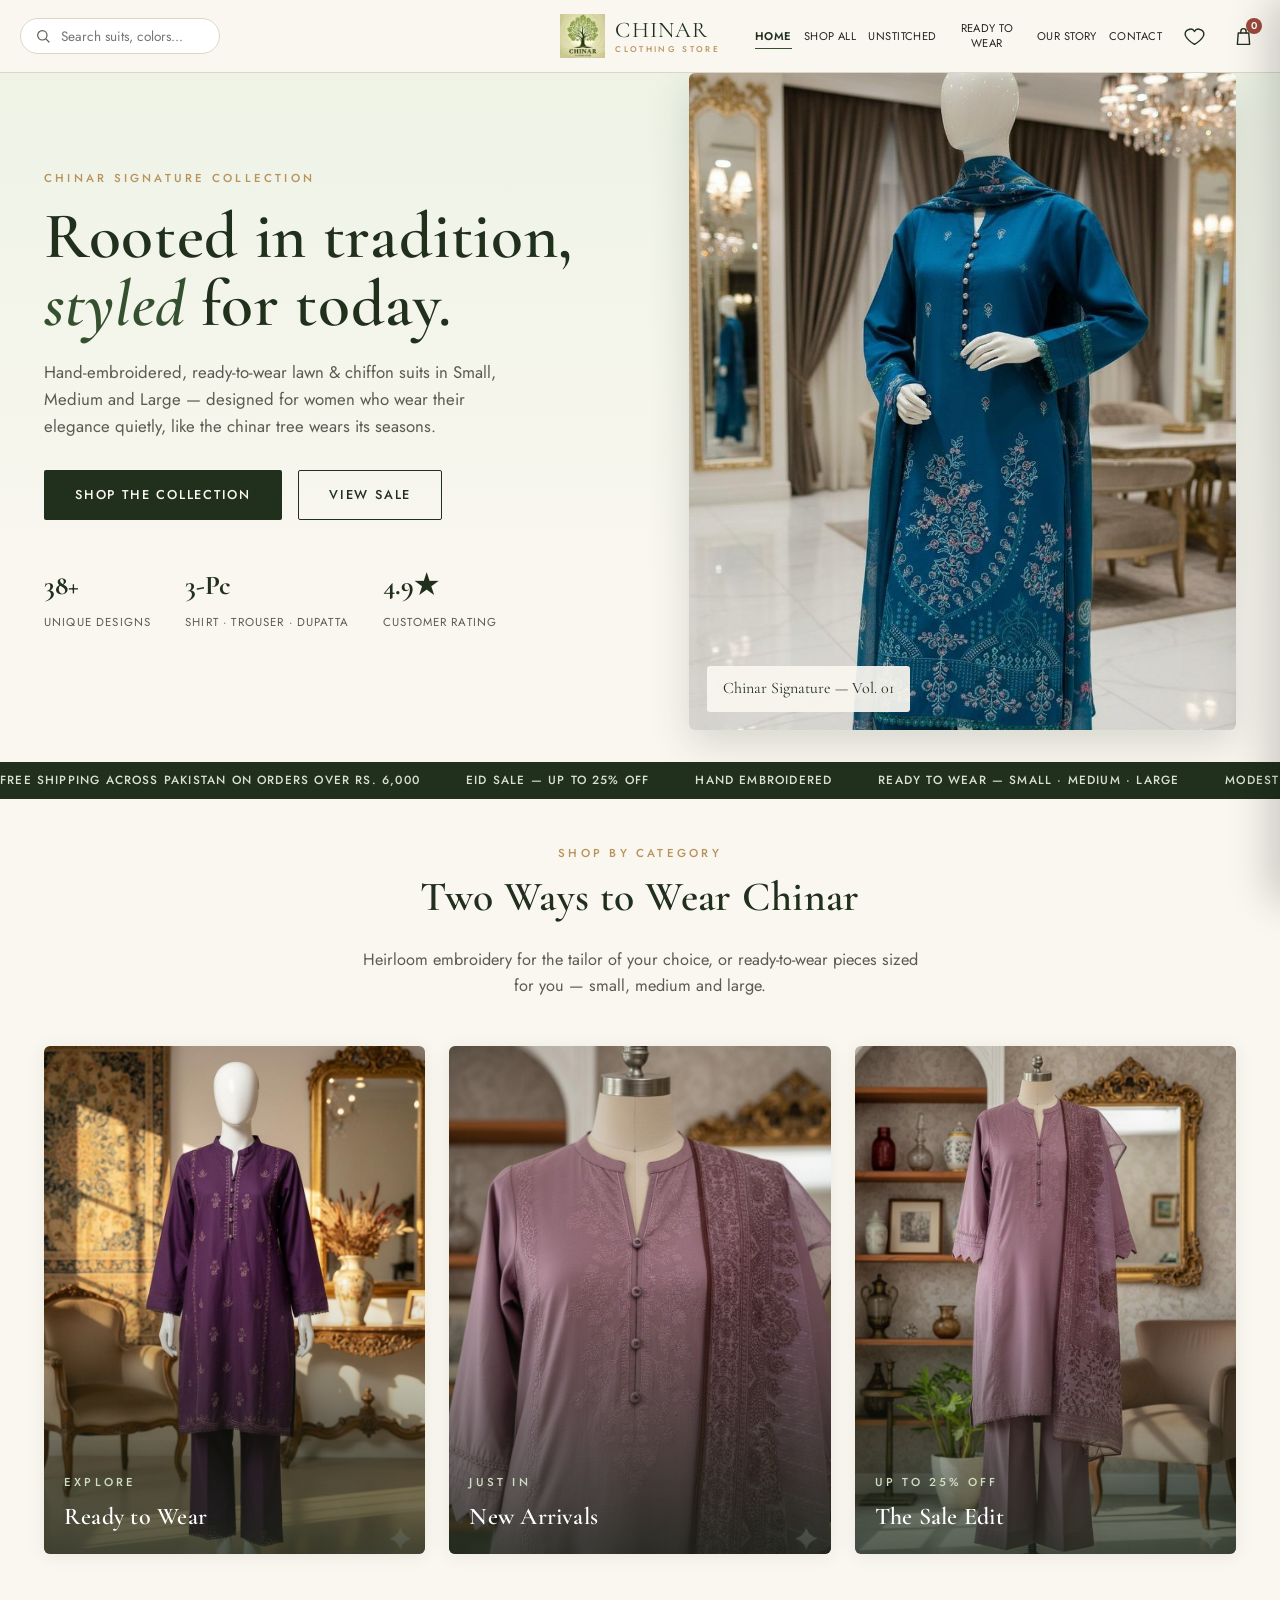
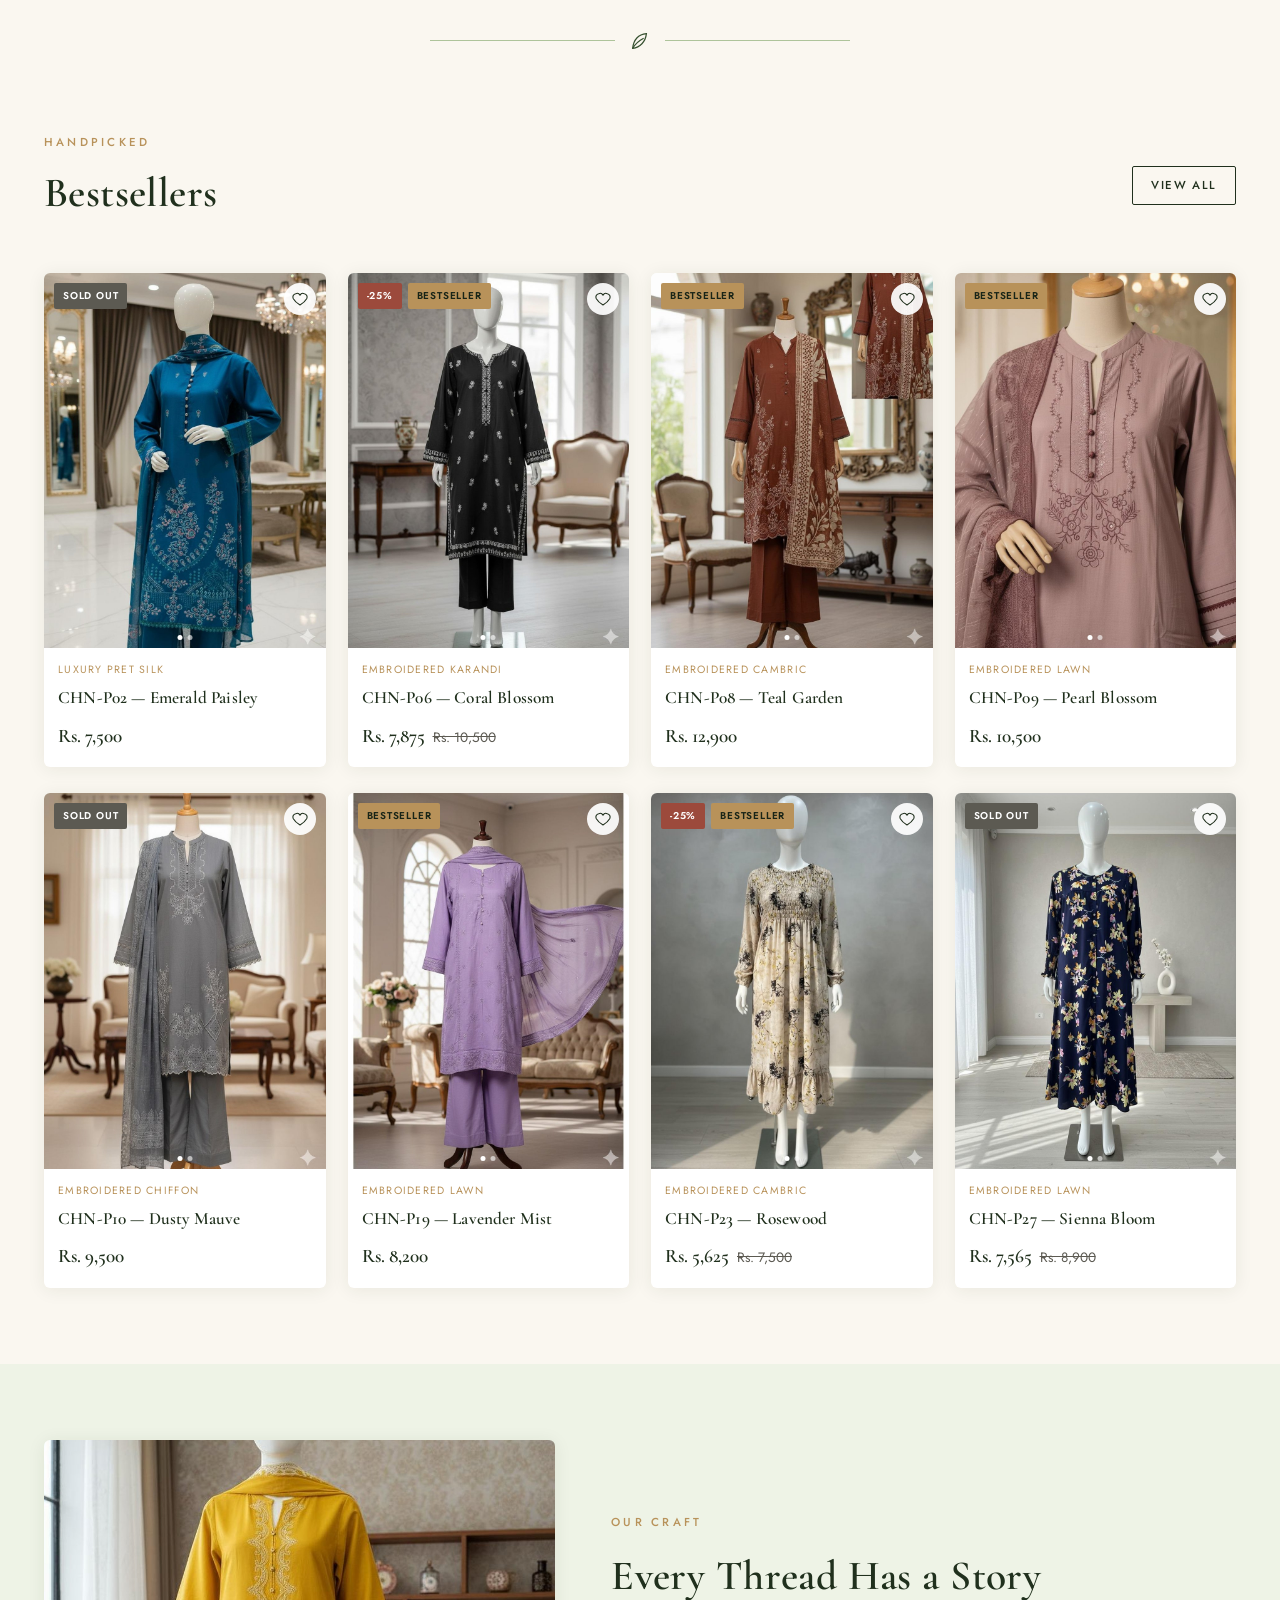
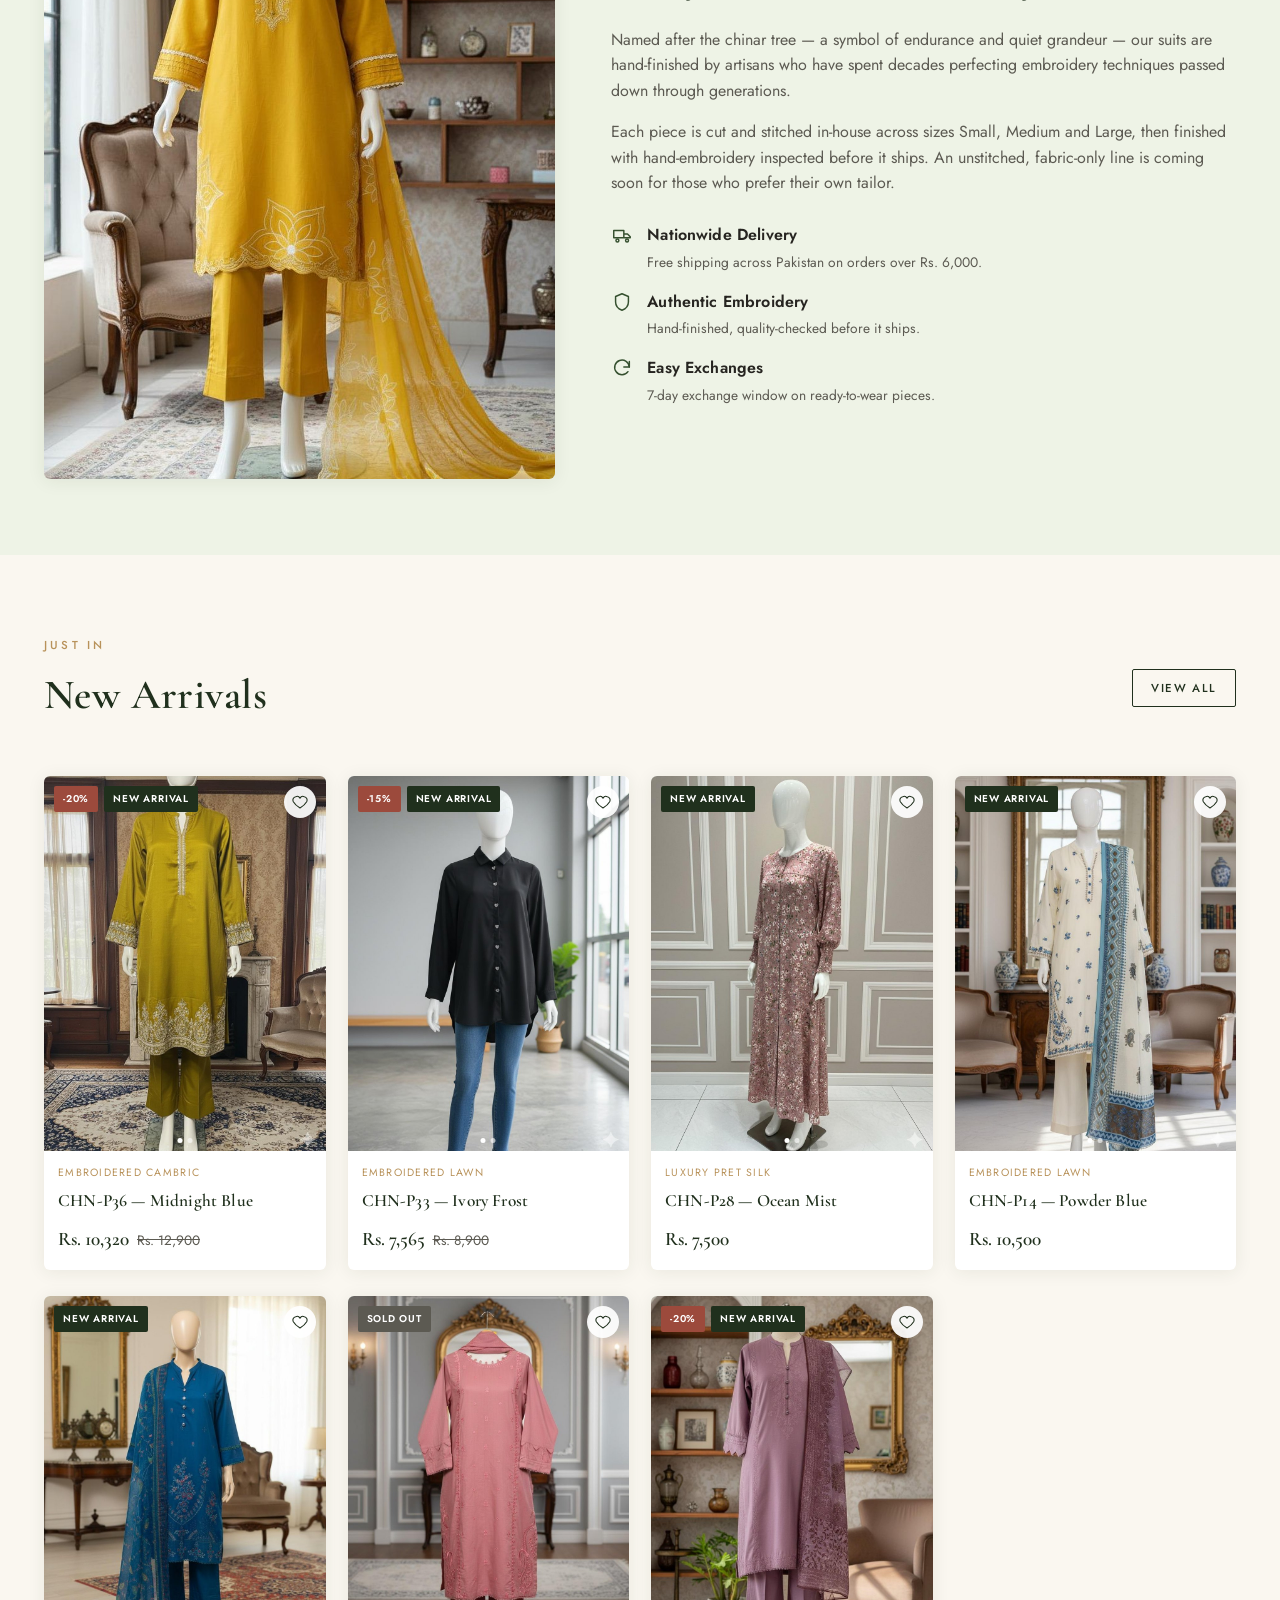
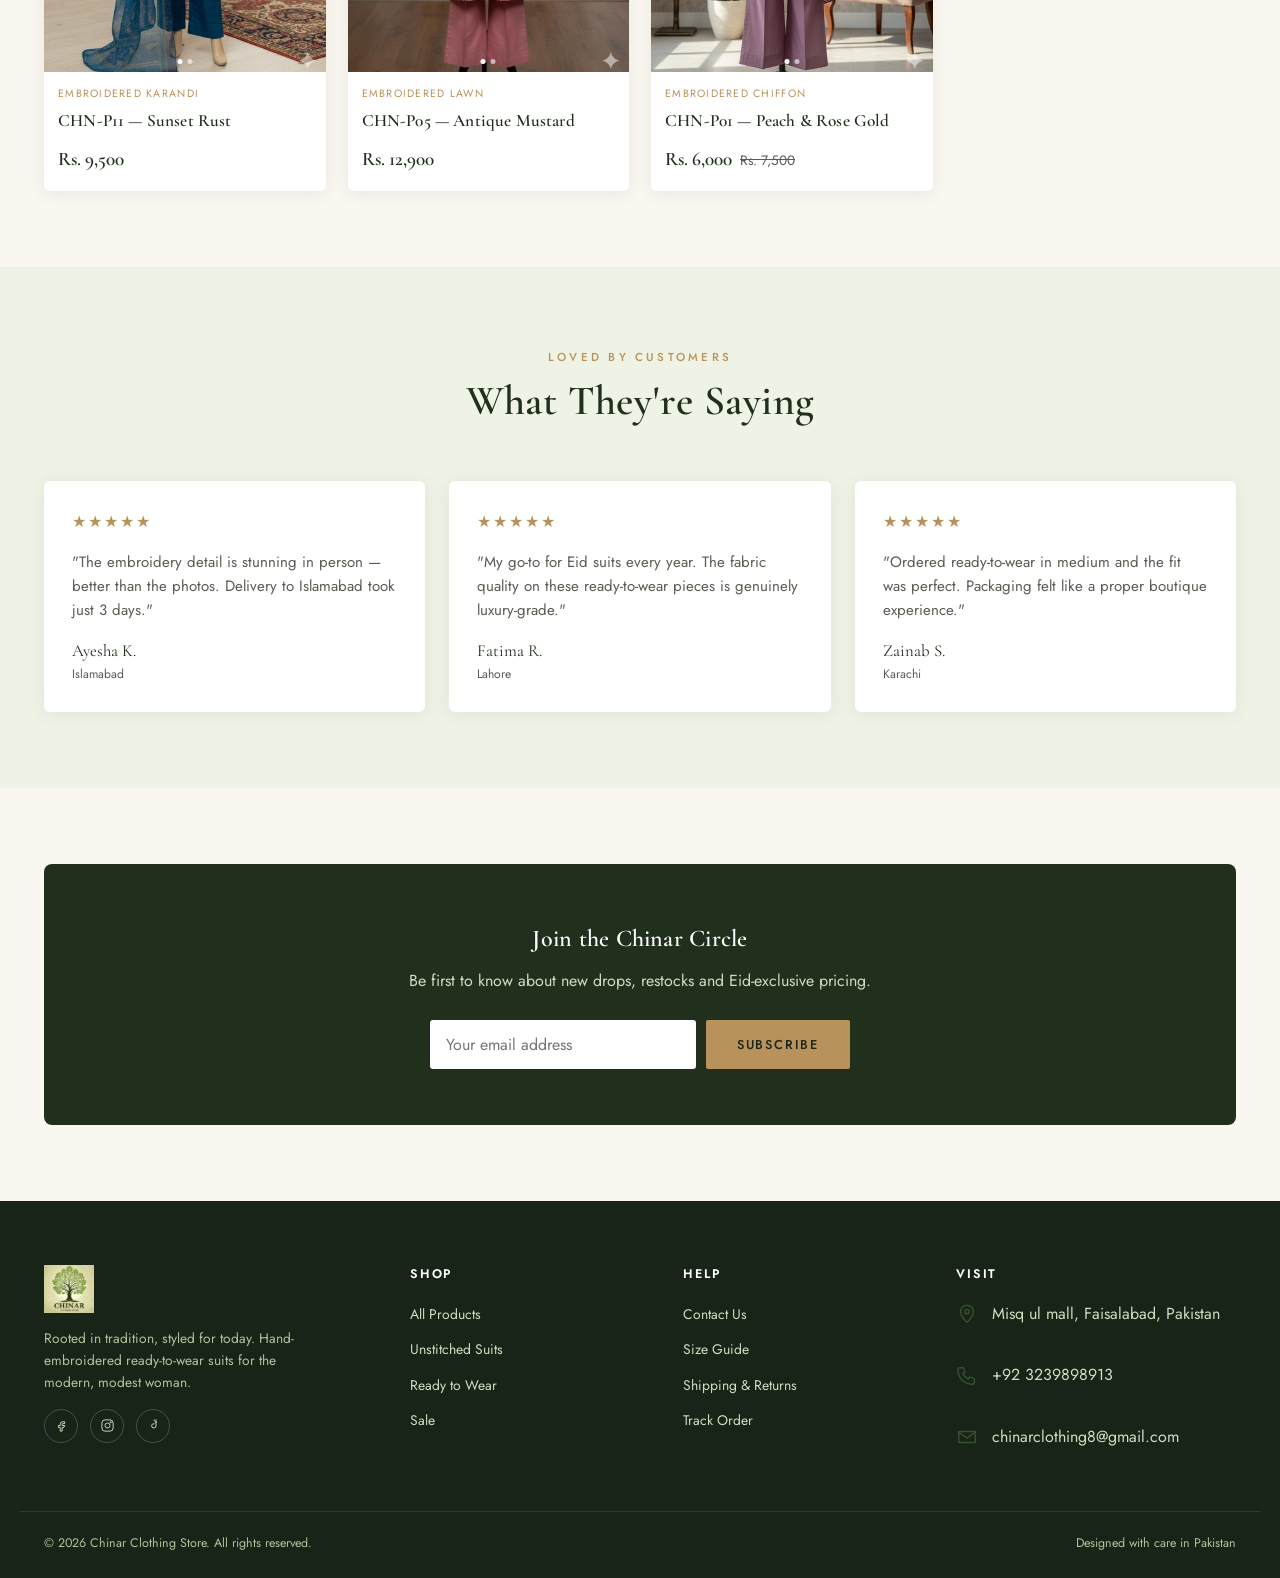
==== index.html @ 91ecc18a "Initial commit" ====
<!DOCTYPE html>
<html lang="en">
<head>
<meta charset="UTF-8" />
<meta name="viewport" content="width=device-width, initial-scale=1.0" />
<title>Chinar Clothing Store — Hand-Embroidered Ready-to-Wear Suits</title>
<meta name="description" content="Chinar Clothing Store — luxury hand-embroidered ready-to-wear suits for the modern, modest woman. Rooted in tradition, styled for today." />
<link rel="icon" href="assets/images/logo/chinar-logo-square.png" />
<link rel="preconnect" href="https://fonts.googleapis.com">
<link href="https://fonts.googleapis.com/css2?family=Cormorant+Garamond:ital,wght@0,500;0,600;0,700;1,500&family=Jost:wght@300;400;500;600&display=swap" rel="stylesheet">
<link rel="stylesheet" href="assets/css/style.css" />
</head>
<body>


<header class="site-header" id="site-header" data-active="home"></header>

<main>
  <!-- HERO -->
  <section class="hero">
    <div class="container hero-grid">
      <div class="hero-copy">
        <span class="eyebrow">Chinar Signature Collection</span>
        <h1>Rooted in tradition,<br><em>styled</em> for today.</h1>
        <p>Hand-embroidered, ready-to-wear lawn &amp; chiffon suits in Small, Medium and Large — designed for women who wear their elegance quietly, like the chinar tree wears its seasons.</p>
        <div class="hero-cta">
          <a href="shop.html" class="btn btn-primary">Shop the Collection</a>
          <a href="shop.html?sale=1" class="btn btn-outline">View Sale</a>
        </div>
        <div class="hero-stats">
          <div><strong>38+</strong><span>Unique Designs</span></div>
          <div><strong>3-Pc</strong><span>Shirt · Trouser · Dupatta</span></div>
          <div><strong>4.9★</strong><span>Customer Rating</span></div>
        </div>
      </div>
      <div class="hero-visual">
        <div class="track" id="heroTrack"></div>
        <div class="frame-tag">Chinar Signature — Vol. 01</div>
      </div>
    </div>
  </section>
   <div id="top-marquee"></div>
  <!-- CATEGORIES -->
  <section class="section" style="padding-top:40px;">
  
    <div class="container">
      <div class="section-head">
        <span class="eyebrow">Shop by Category</span>
        <h2 class="section-title">Two Ways to Wear Chinar</h2>
        <p class="lede center" style="margin-left:auto;margin-right:auto;">Heirloom embroidery for the tailor of your choice, or ready-to-wear pieces sized for you — small, medium and large.</p>
      </div>
      <div class="cat-grid">
        <a class="cat-card" href="shop.html?category=ready-to-wear">
          <img id="catImgRTW" src="" alt="Ready to wear suits" />
          <div class="cat-card-label"><span class="eyebrow">Explore</span><h3>Ready to Wear</h3></div>
        </a>
        <a class="cat-card" href="shop.html?filter=new">
          <img id="catImgNew" src="" alt="New arrivals" />
          <div class="cat-card-label"><span class="eyebrow">Just In</span><h3>New Arrivals</h3></div>
        </a>
        <a class="cat-card" href="shop.html?sale=1">
          <img id="catImgSale" src="" alt="Sale pieces" />
          <div class="cat-card-label"><span class="eyebrow">Up to 25% Off</span><h3>The Sale Edit</h3></div>
        </a>
      </div>
    </div>
  </section>

  <!-- LEAF DIVIDER -->
  <div class="leaf-divider"><span class="line"></span>${ICONS_PLACEHOLDER_LEAF}<span class="line"></span></div>

  <!-- BESTSELLERS -->
  <section class="section">
    <div class="container">
      <div class="toolbar">
        <div>
          <span class="eyebrow">Handpicked</span>
          <h2 class="section-title" style="margin-top:6px;">Bestsellers</h2>
        </div>
        <a href="shop.html" class="btn btn-outline btn-sm">View All</a>
      </div>
      <div class="product-grid" id="bestsellerGrid"></div>
    </div>
  </section>

  <!-- STORY -->
  <section class="section section-alt">
    <div class="container story">
      <img id="storyImg" src="" alt="Chinar embroidered fabric detail" />
      <div class="story-copy">
        <span class="eyebrow">Our Craft</span>
        <h2 class="section-title">Every Thread Has a Story</h2>
        <p>Named after the chinar tree — a symbol of endurance and quiet grandeur — our suits are hand-finished by artisans who have spent decades perfecting embroidery techniques passed down through generations.</p>
        <p>Each piece is cut and stitched in-house across sizes Small, Medium and Large, then finished with hand-embroidery inspected before it ships. An unstitched, fabric-only line is coming soon for those who prefer their own tailor.</p>
        <ul class="value-list">
          <li>${ICONS_PLACEHOLDER_TRUCK}<div><h4>Nationwide Delivery</h4><p>Free shipping across Pakistan on orders over Rs. 6,000.</p></div></li>
          <li>${ICONS_PLACEHOLDER_SHIELD}<div><h4>Authentic Embroidery</h4><p>Hand-finished, quality-checked before it ships.</p></div></li>
          <li>${ICONS_PLACEHOLDER_REFRESH}<div><h4>Easy Exchanges</h4><p>7-day exchange window on ready-to-wear pieces.</p></div></li>
        </ul>
      </div>
    </div>
  </section>

  <!-- NEW ARRIVALS -->
  <section class="section">
    <div class="container">
      <div class="toolbar">
        <div>
          <span class="eyebrow">Just In</span>
          <h2 class="section-title" style="margin-top:6px;">New Arrivals</h2>
        </div>
        <a href="shop.html" class="btn btn-outline btn-sm">View All</a>
      </div>
      <div class="product-grid" id="newArrivalGrid"></div>
    </div>
  </section>

  <!-- TESTIMONIALS -->
  <section class="section section-alt">
    <div class="container">
      <div class="section-head">
        <span class="eyebrow">Loved by Customers</span>
        <h2 class="section-title">What They're Saying</h2>
      </div>
      <div class="testi-grid">
        <div class="testi-card">
          <div class="stars">★★★★★</div>
          <p>"The embroidery detail is stunning in person — better than the photos. Delivery to Islamabad took just 3 days."</p>
          <div class="testi-name">Ayesha K.</div><div class="testi-loc">Islamabad</div>
        </div>
        <div class="testi-card">
          <div class="stars">★★★★★</div>
          <p>"My go-to for Eid suits every year. The fabric quality on these ready-to-wear pieces is genuinely luxury-grade."</p>
          <div class="testi-name">Fatima R.</div><div class="testi-loc">Lahore</div>
        </div>
        <div class="testi-card">
          <div class="stars">★★★★★</div>
          <p>"Ordered ready-to-wear in medium and the fit was perfect. Packaging felt like a proper boutique experience."</p>
          <div class="testi-name">Zainab S.</div><div class="testi-loc">Karachi</div>
        </div>
      </div>
    </div>
  </section>

  <!-- NEWSLETTER -->
  <section class="section">
    <div class="container">
      <div class="newsletter">
        <h2>Join the Chinar Circle</h2>
        <p>Be first to know about new drops, restocks and Eid-exclusive pricing.</p>
        <form class="newsletter-form" onsubmit="event.preventDefault(); showToast('Thanks for subscribing!'); this.reset();">
          <input type="email" required placeholder="Your email address" />
          <button class="btn btn-gold" type="submit">Subscribe</button>
        </form>
      </div>
    </div>
  </section>
</main>

<footer class="site-footer" id="site-footer"></footer>
<div id="cart-drawer-mount"></div>

<script src="assets/js/icons.js"></script>
<script src="assets/js/products-data.js"></script>
<script src="assets/js/cart.js"></script>
<script src="assets/js/partials.js"></script>
<script src="assets/js/main.js"></script>
<script>
  document.querySelector('.leaf-divider').innerHTML = document.querySelector('.leaf-divider').innerHTML.replace('${ICONS_PLACEHOLDER_LEAF}', ICONS.leaf);
  document.querySelectorAll('.value-list li').forEach(()=>{});
  document.querySelector('.value-list').innerHTML = document.querySelector('.value-list').innerHTML
    .replace('${ICONS_PLACEHOLDER_TRUCK}', ICONS.truck)
    .replace('${ICONS_PLACEHOLDER_SHIELD}', ICONS.shield)
    .replace('${ICONS_PLACEHOLDER_REFRESH}', ICONS.refresh);

  (async function initHome() {
    const products = await loadProducts();

    // hero slider images
    const heroImgs = [products[1], products[7], products[14], products[22]].filter(Boolean);
    document.getElementById('heroTrack').innerHTML = heroImgs.map(p => `<img src="${p.images[0]}" alt="${p.name}" />`).join('');

    // category tiles
    document.getElementById('catImgRTW').src = products[2]?.images[0] || '';
    document.getElementById('catImgNew').src = (products.find(p => p.badge === 'New Arrival') || products[9])?.images[1] || products[9]?.images[0] || '';
    const saleProduct = products.find(p => p.sale_price) || products[0];
    document.getElementById('catImgSale').src = saleProduct.images[0];

    // marquee now rendered globally above the header (see partials.js)

    // story image
    document.getElementById('storyImg').src = products[17]?.images[1] || products[17]?.images[0] || '';

    // bestsellers = badge Bestseller, else first in-stock
    let best = products.filter(p => p.badge === 'Bestseller');
    if (best.length < 4) best = best.concat(products.filter(p => p.in_stock && !best.includes(p))).slice(0, 8);
    document.getElementById('bestsellerGrid').innerHTML = best.slice(0, 8).map(productCardHTML).join('');

    // new arrivals
    let fresh = products.filter(p => p.badge === 'New Arrival');
    if (fresh.length < 4) fresh = fresh.concat(products.filter(p => p.in_stock && !fresh.includes(p))).slice(0, 8);
    document.getElementById('newArrivalGrid').innerHTML = fresh.slice(0, 8).reverse().map(productCardHTML).join('');
  })();
</script>
</body>
</html>
---- assets/css/style.css ----
/* =========================================================
   CHINAR — Design Tokens
   Palette: off-white paper, sage greens, deep chinar green,
   warm antique-gold accent for price/luxury touches.
   Type: Cormorant Garamond (display) + Jost (body/utility)
   Signature: hand-drawn chinar leaf/branch line-art motif
   ========================================================= */
:root{
  --off-white:#FAF7F0;
  --paper:#FCFAF5;
  --sage-50:#EEF3E6;
  --sage-100:#E3ECD8;
  --sage-200:#CFDDC0;
  --sage-300:#AEC49B;
  --chinar-green:#35502F;
  --chinar-green-dark:#20301D;
  --chinar-green-deep:#182417;
  --gold:#B8925A;
  --gold-soft:#E7D9BE;
  --ink:#262420;
  --ink-soft:#5C5A52;
  --line:#DCD6C6;
  --sale:#9C4A3C;
  --white:#FFFFFF;

  --font-display: "Cormorant Garamond", "Georgia", serif;
  --font-body: "Jost", "Helvetica Neue", Arial, sans-serif;

  --radius-sm: 3px;
  --radius-md: 6px;
  --shadow-card: 0 2px 18px rgba(32,48,29,0.08);
  --shadow-lift: 0 14px 40px rgba(32,48,29,0.16);
  --ease: cubic-bezier(.4,0,.2,1);
}

*,*::before,*::after{ box-sizing:border-box; }
html{ scroll-behavior:smooth; }
body{
  margin:0;
  font-family:var(--font-body);
  background:var(--off-white);
  color:var(--ink);
  -webkit-font-smoothing:antialiased;
  font-size:16px;
  line-height:1.6;
}
img{ max-width:100%; display:block; }
a{ color:inherit; text-decoration:none; }
ul{ list-style:none; margin:0; padding:0; }
button{ font-family:inherit; cursor:pointer; }
input,select,textarea{ font-family:inherit; font-size:1rem; }

h1,h2,h3,h4{
  font-family:var(--font-display);
  color:var(--chinar-green-dark);
  margin:0 0 .4em;
  font-weight:600;
  letter-spacing:.01em;
}
.eyebrow{
  font-family:var(--font-body);
  font-size:.72rem;
  letter-spacing:.28em;
  text-transform:uppercase;
  color:var(--gold);
  font-weight:500;
}
.section-title{ font-size:clamp(1.9rem,3.4vw,2.6rem); }
.lede{ color:var(--ink-soft); font-size:1.02rem; max-width:56ch; }

:focus-visible{ outline:2px solid var(--chinar-green); outline-offset:3px; }
@media (prefers-reduced-motion: reduce){
  *{ animation-duration:.001ms !important; transition-duration:.001ms !important; scroll-behavior:auto !important; }
}

.container{ width:100%; max-width:1240px; margin:0 auto; padding:0 24px; }
.wrap-narrow{ width:100%; max-width:760px; margin:0 auto; padding:0 24px; }

/* -------- Leaf / branch signature motifs -------- */
.leaf-divider{ display:flex; align-items:center; justify-content:center; gap:14px; margin:0 auto; width:100%; max-width:420px; }
.leaf-divider .line{ flex:1; height:1px; background:var(--sage-300); }
.leaf-divider svg{ width:22px; height:22px; flex:none; color:var(--chinar-green); }

.branch-bg{ position:absolute; inset:0; overflow:hidden; pointer-events:none; z-index:0; }
.branch-bg svg{ position:absolute; opacity:.14; }

/* =========================== HEADER =========================== */
.site-header{
  position:sticky; top:0; z-index:100;
  background:rgba(250,247,240,.92);
  backdrop-filter:blur(8px);
  border-bottom:1px solid var(--line);
}

.nav{
  display:flex; align-items:center; justify-content:space-between;
  padding:14px 0; gap:14px;
}
.nav-left, .nav-right{ display:flex; align-items:center; gap:16px; flex:1; min-width:0; }
.nav-right{ justify-content:flex-end; }
.brand{ display:flex; align-items:center; gap:10px; flex:none; }
.brand img{ height:44px; width:auto; }
.brand-text{ font-family:var(--font-display); font-size:1.4rem; letter-spacing:.05em; color:var(--chinar-green-dark); line-height:1; white-space:nowrap; }
.brand-text span{ display:block; font-family:var(--font-body); font-size:.52rem; letter-spacing:.28em; color:var(--gold); font-weight:500; margin-top:3px; }

.nav-links{ display:flex; align-items:center; gap:12px; flex-wrap:nowrap; }
.nav-links a{
  font-size:.7rem; letter-spacing:.04em; text-transform:uppercase;
  color:var(--ink); position:relative; padding:4px 0;
  flex:0 0 auto; max-width:76px; text-align:center; white-space:normal; line-height:1.3;
}
.nav-links a::after{
  content:""; position:absolute; left:0; bottom:-2px; width:0; height:1px;
  background:var(--chinar-green); transition:width .25s var(--ease);
}
.nav-links a:hover::after, .nav-links a.active::after{ width:100%; }
.nav-links a.active{ color:var(--chinar-green-dark); font-weight:600; }

.icon-btn{
  position:relative; background:none; border:none; padding:6px; color:var(--chinar-green-dark);
  display:inline-flex; align-items:center; justify-content:center;
}
.icon-btn svg{ width:21px; height:21px; }
.badge-count{
  position:absolute; top:-2px; right:-2px; background:var(--sale); color:#fff;
  font-size:.62rem; min-width:16px; height:16px; border-radius:50%;
  display:flex; align-items:center; justify-content:center; font-weight:600;
}
.search-box{ display:flex; align-items:center; background:var(--white); border:1px solid var(--line); border-radius:20px; padding:6px 14px; gap:8px; max-width:200px; }
.search-box input{ border:none; outline:none; background:transparent; font-size:.85rem; width:100%; color:var(--ink); }
.search-box svg{ width:16px; height:16px; color:var(--ink-soft); flex:none; }

.menu-toggle{ display:none; background:none; border:none; color:var(--chinar-green-dark); }
.menu-toggle svg{ width:26px; height:26px; }

@media (max-width: 1080px){
  .nav-links{
    position:fixed; inset:0 0 0 auto; width:min(78vw,340px); height:100vh;
    background:var(--paper); flex-direction:column; padding:100px 32px 32px;
    transform:translateX(100%); transition:transform .35s var(--ease); z-index:200;
    box-shadow:var(--shadow-lift); gap:22px;
  }
  .nav-links.open{ transform:translateX(0); }
  .nav-links a{ font-size:1rem; max-width:none; text-align:left; white-space:nowrap; }
  .search-box{ display:none; }
  .menu-toggle{ display:inline-flex; }
  .nav-scrim{ display:none; position:fixed; inset:0; background:rgba(24,36,23,.4); z-index:150; }
  .nav-scrim.open{ display:block; }
}

/* =========================== BUTTONS =========================== */
.btn{
  display:inline-flex; align-items:center; justify-content:center; gap:8px;
  padding:14px 30px; font-size:.8rem; letter-spacing:.14em; text-transform:uppercase;
  border-radius:2px; border:1px solid transparent; transition:all .25s var(--ease); font-weight:500;
}
.btn-primary{ background:var(--chinar-green-dark); color:var(--off-white); }
.btn-primary:hover{ background:var(--chinar-green); transform:translateY(-1px); box-shadow:var(--shadow-card); }
.btn-outline{ border-color:var(--chinar-green-dark); color:var(--chinar-green-dark); background:transparent; }
.btn-outline:hover{ background:var(--chinar-green-dark); color:var(--off-white); }
.btn-gold{ background:var(--gold); color:var(--chinar-green-deep); }
.btn-gold:hover{ background:#a5814c; }
.btn-block{ width:100%; }
.btn:disabled{ opacity:.45; cursor:not-allowed; pointer-events:none; }
.btn-sm{ padding:9px 18px; font-size:.72rem; }

/* =========================== HERO =========================== */
.hero{
  position:relative; overflow:hidden;
  background:linear-gradient(180deg,var(--sage-50) 0%, var(--off-white) 78%);
  padding:0px 0 32px;
}
.hero-grid{ position:relative; z-index:1; display:grid; grid-template-columns:1.05fr .95fr; gap:40px; align-items:center;}
.hero-copy .eyebrow{ margin-bottom:14px; display:block; }
.hero-copy h1{ font-size:clamp(2.6rem,5.2vw,4.1rem); line-height:1.05; margin-bottom:20px; }
.hero-copy h1 em{ font-style:italic; color:var(--chinar-green); }
.hero-copy p{ color:var(--ink-soft); max-width:46ch; margin-bottom:30px; font-size:1.05rem; }
.hero-cta{ display:flex; gap:16px; flex-wrap:wrap; }
.hero-stats{ display:flex; gap:34px; margin-top:44px; }
.hero-stats div strong{ display:block; font-family:var(--font-display); font-size:1.7rem; color:var(--chinar-green-dark); }
.hero-stats div span{ font-size:.72rem; letter-spacing:.1em; text-transform:uppercase; color:var(--ink-soft); }

.hero-visual{ position:relative; aspect-ratio:5/6; border-radius:6px; overflow:hidden; box-shadow:var(--shadow-lift); }
.hero-visual .track{ display:flex; width:400%; height:100%; animation:heroSlide 15s infinite ease-in-out; }
.hero-visual .track img{ width:25%; height:100%; object-fit:cover; }
@keyframes heroSlide{
  0%,20%{ transform:translateX(0); }
  25%,45%{ transform:translateX(-25%); }
  50%,70%{ transform:translateX(-50%); }
  75%,95%{ transform:translateX(-75%); }
  100%{ transform:translateX(0); }
}
.hero-visual .frame-tag{
  position:absolute; left:18px; bottom:18px; background:rgba(250,247,240,.92);
  padding:10px 16px; border-radius:3px; font-family:var(--font-display); font-size:1rem; color:var(--chinar-green-dark);
}
@media (max-width: 900px){
  .hero-grid{ grid-template-columns:1fr; }
  .hero-visual{ order:-1; aspect-ratio:1/1; }
}

/* =========================== MARQUEE / CATEGORY STRIP =========================== */
.strip{ background:var(--chinar-green-dark); color:var(--sage-100); padding:9px 0; overflow:hidden; }
.strip-track{ display:flex; gap:46px; white-space:nowrap; animation:marquee 28s linear infinite; width:max-content; }
.strip-track span{ font-family:var(--font-body); font-size:.74rem; letter-spacing:.1em; text-transform:uppercase; color:var(--sage-100); font-weight:500; opacity:.95; }
@keyframes marquee{ from{transform:translateX(0);} to{transform:translateX(-50%);} }

/* =========================== SECTIONS =========================== */
.section{ padding:76px 0; }
.section-head{ text-align:center; max-width:640px; margin:0 auto 46px; }
.section-head .lede{ margin:14px auto 0; }
.section-alt{ background:var(--sage-50); }

/* =========================== CATEGORY CARDS =========================== */
.cat-grid{ display:grid; grid-template-columns:repeat(3,1fr); gap:24px; }
.cat-card{ position:relative; border-radius:6px; overflow:hidden; aspect-ratio:3/4; box-shadow:var(--shadow-card); }
.cat-card img{ width:100%; height:100%; object-fit:cover; transition:transform .6s var(--ease); }
.cat-card:hover img{ transform:scale(1.06); }
.cat-card::after{ content:""; position:absolute; inset:0; background:linear-gradient(0deg,rgba(24,36,23,.72) 0%, rgba(24,36,23,0) 55%); }
.cat-card-label{ position:absolute; left:20px; bottom:18px; z-index:2; color:#fff; }
.cat-card-label .eyebrow{ color:var(--sage-200); }
.cat-card-label h3{ color:#fff; margin:4px 0 0; font-size:1.5rem; }
@media (max-width:800px){ .cat-grid{ grid-template-columns:1fr 1fr; } }
@media (max-width:520px){ .cat-grid{ grid-template-columns:1fr; } }

/* =========================== PRODUCT GRID / CARD =========================== */
.toolbar{ display:flex; flex-wrap:wrap; gap:14px; align-items:center; justify-content:space-between; margin-bottom:30px; }
.filters{ display:flex; gap:10px; flex-wrap:wrap; }
.chip{
  padding:9px 18px; border:1px solid var(--line); border-radius:20px; font-size:.78rem;
  letter-spacing:.04em; background:var(--white); color:var(--ink-soft); transition:all .2s var(--ease);
}
.chip:hover{ border-color:var(--chinar-green); color:var(--chinar-green-dark); }
.chip.active{ background:var(--chinar-green-dark); border-color:var(--chinar-green-dark); color:#fff; }
.sort-select{ padding:9px 14px; border:1px solid var(--line); border-radius:20px; background:var(--white); color:var(--ink-soft); font-size:.8rem; }
.result-count{ font-size:.82rem; color:var(--ink-soft); }

.product-grid{ display:grid; grid-template-columns:repeat(4,1fr); gap:26px 22px; }
@media (max-width:1080px){ .product-grid{ grid-template-columns:repeat(3,1fr); } }
@media (max-width:760px){ .product-grid{ grid-template-columns:repeat(2,1fr); gap:16px 12px; } }

.product-card{
  background:var(--white); border-radius:var(--radius-md); overflow:hidden;
  box-shadow:var(--shadow-card); transition:transform .3s var(--ease), box-shadow .3s var(--ease);
  display:flex; flex-direction:column; position:relative;
}
.product-card:hover{ transform:translateY(-5px); box-shadow:var(--shadow-lift); }
.product-media{ position:relative; aspect-ratio:3/4; overflow:hidden; background:var(--sage-50); }
.product-media img{ width:100%; height:100%; object-fit:cover; transition:opacity .4s var(--ease), transform .5s var(--ease); }
.product-media img.img-b{ position:absolute; inset:0; opacity:0; }
.product-card:hover .img-a{ opacity:0; }
.product-card:hover .img-b{ opacity:1; transform:scale(1.03); }

.tag-row{ position:absolute; top:10px; left:10px; display:flex; gap:6px; z-index:2; }
.tag{ font-size:.62rem; letter-spacing:.08em; text-transform:uppercase; padding:5px 9px; border-radius:2px; font-weight:600; }
.tag-sale{ background:var(--sale); color:#fff; }
.tag-new{ background:var(--chinar-green-dark); color:#fff; }
.tag-limited{ background:var(--gold); color:var(--chinar-green-deep); }
.tag-out{ background:var(--ink-soft); color:#fff; }

.wish-btn{
  position:absolute; top:10px; right:10px; z-index:2; background:rgba(255,255,255,.92); border:none;
  width:32px; height:32px; border-radius:50%; display:flex; align-items:center; justify-content:center;
  color:var(--chinar-green-dark); transition:transform .2s var(--ease);
}
.wish-btn:hover{ transform:scale(1.1); }
.wish-btn svg{ width:16px; height:16px; }
.wish-btn.active svg{ fill:var(--sale); stroke:var(--sale); }

.quick-add{
  position:absolute; left:8px; right:8px; bottom:8px; z-index:2;
  opacity:0; transform:translateY(6px); transition:all .25s var(--ease);
}
.product-card:hover .quick-add{ opacity:1; transform:translateY(0); }
.quick-add button{
  width:100%; background:var(--chinar-green-dark); color:#fff; border:none; padding:11px; font-size:.72rem;
  letter-spacing:.1em; text-transform:uppercase; border-radius:2px;
}
.quick-add button:hover{ background:var(--chinar-green); }

.product-info{ padding:14px 14px 16px; flex:1; display:flex; flex-direction:column; gap:5px; }
.product-info .p-collection{ font-size:.66rem; letter-spacing:.12em; text-transform:uppercase; color:var(--gold); }
.product-info h3{ font-size:1.08rem; margin:0; font-weight:600; }
.product-info .p-color{ font-size:.78rem; color:var(--ink-soft); }
.price-row{ display:flex; align-items:baseline; gap:8px; margin-top:4px; }
.price{ font-family:var(--font-display); font-size:1.2rem; color:var(--chinar-green-dark); font-weight:600; }
.price-old{ font-size:.85rem; color:var(--ink-soft); text-decoration:line-through; }
.price-off{ font-size:.7rem; color:var(--sale); font-weight:600; }

.clip-dots{ position:absolute; bottom:8px; left:50%; transform:translateX(-50%); display:flex; gap:5px; z-index:2; }
.clip-dots span{ width:5px; height:5px; border-radius:50%; background:rgba(255,255,255,.6); }
.clip-dots span.on{ background:#fff; }

/* =========================== FEATURE / STORY SPLIT =========================== */
.story{ display:grid; grid-template-columns:.9fr 1.1fr; gap:56px; align-items:center; }
.story img{ border-radius:6px; box-shadow:var(--shadow-card); width:100%; aspect-ratio:4/5; object-fit:cover; }
.story-copy .eyebrow{ display:block; margin-bottom:12px; }
.story-copy p{ color:var(--ink-soft); margin-bottom:16px; }
.value-list{ display:grid; gap:16px; margin-top:26px; }
.value-list li{ display:flex; gap:14px; align-items:flex-start; }
.value-list svg{ width:22px; height:22px; color:var(--chinar-green); flex:none; margin-top:2px; }
.value-list h4{ margin:0 0 3px; font-size:1rem; font-family:var(--font-body); font-weight:600; color:var(--ink); }
.value-list p{ margin:0; font-size:.86rem; color:var(--ink-soft); }
@media (max-width:900px){ .story{ grid-template-columns:1fr; } }

/* =========================== TESTIMONIALS =========================== */
.testi-grid{ display:grid; grid-template-columns:repeat(3,1fr); gap:24px; }
.testi-card{ background:var(--white); padding:28px; border-radius:6px; box-shadow:var(--shadow-card); }
.testi-card .stars{ color:var(--gold); letter-spacing:2px; margin-bottom:12px; }
.testi-card p{ color:var(--ink-soft); font-size:.94rem; margin-bottom:16px; }
.testi-name{ font-family:var(--font-display); font-size:1.05rem; color:var(--chinar-green-dark); }
.testi-loc{ font-size:.76rem; color:var(--ink-soft); }
@media (max-width:800px){ .testi-grid{ grid-template-columns:1fr; } }

/* =========================== NEWSLETTER =========================== */
.newsletter{ background:var(--chinar-green-dark); color:var(--off-white); border-radius:8px; padding:56px 40px; text-align:center; position:relative; overflow:hidden; }
.newsletter h2{ color:#fff; }
.newsletter p{ color:var(--sage-200); max-width:50ch; margin:0 auto 26px; }
.newsletter-form{ display:flex; gap:10px; max-width:420px; margin:0 auto; }
.newsletter-form input{ flex:1; padding:13px 16px; border-radius:3px; border:none; }
@media (max-width:520px){ .newsletter-form{ flex-direction:column; } }

/* =========================== FOOTER =========================== */
.site-footer{ background:var(--chinar-green-deep); color:var(--sage-200); padding:64px 0 24px; }
.footer-grid{ display:grid; grid-template-columns:1.4fr 1fr 1fr 1.2fr; gap:40px; padding-bottom:40px; border-bottom:1px solid rgba(255,255,255,.1); }
.footer-brand img{ height:48px; margin-bottom:14px; }
.footer-brand p{ font-size:.86rem; color:var(--sage-300); max-width:32ch; }
.footer-col h4{ color:#fff; font-family:var(--font-body); font-size:.78rem; letter-spacing:.14em; text-transform:uppercase; margin-bottom:16px; font-weight:600; }
.footer-col li{ margin-bottom:10px; }
.footer-col a{ font-size:.87rem; color:var(--sage-200); }
.footer-col a:hover{ color:#fff; }
.social-row{ display:flex; gap:12px; margin-top:16px; }
.social-row a{ width:34px; height:34px; border:1px solid rgba(255,255,255,.2); border-radius:50%; display:flex; align-items:center; justify-content:center; }
.social-row a:hover{ background:var(--chinar-green); border-color:var(--chinar-green);}
.social-row svg{ width:15px; height:15px; }
.social-row--light a{ border-color:var(--line); color:var(--chinar-green-dark); }
.social-row--light a:hover{ background:var(--chinar-green); border-color:var(--chinar-green); color:#fff; }
.footer-bottom{ display:flex; justify-content:space-between; align-items:center; padding-top:22px; font-size:.78rem; color:var(--sage-300); flex-wrap:wrap; gap:10px; }
@media (max-width:900px){ .footer-grid{ grid-template-columns:1fr 1fr; } }
@media (max-width:520px){ .footer-grid{ grid-template-columns:1fr; } }

/* =========================== BREADCRUMB =========================== */
.breadcrumb{ font-size:.78rem; color:var(--ink-soft); padding:20px 0; display:flex; gap:8px; align-items:center; }
.breadcrumb a:hover{ color:var(--chinar-green); }

/* =========================== PRODUCT DETAIL =========================== */
.pdp{ display:grid; grid-template-columns:.55fr .8fr .55fr; gap:0; align-items:start; }
.pdp-thumbs{ display:flex; flex-direction:column; gap:10px; position:sticky; top:90px; }
.pdp-thumb{ border:1px solid var(--line); border-radius:4px; overflow:hidden; cursor:pointer; aspect-ratio:3/4; width:74px; }
.pdp-thumb.active{ border-color:var(--chinar-green); box-shadow:0 0 0 1px var(--chinar-green); }
.pdp-main{ padding:0 26px; }
.pdp-main-media{ position:relative; border-radius:6px; overflow:hidden; aspect-ratio:3/4; background:var(--sage-50); box-shadow:var(--shadow-card); }
.pdp-main-media img{ width:100%; height:100%; object-fit:cover; }
.pdp-nav-btn{ position:absolute; top:50%; transform:translateY(-50%); background:rgba(255,255,255,.85); border:none; width:38px; height:38px; border-radius:50%; display:flex; align-items:center; justify-content:center; }
.pdp-nav-btn.prev{ left:12px; } .pdp-nav-btn.next{ right:12px; }
.pdp-nav-btn svg{ width:18px; height:18px; }
.pdp-clip-count{ position:absolute; bottom:12px; right:12px; background:rgba(24,36,23,.7); color:#fff; font-size:.72rem; padding:5px 10px; border-radius:12px; }

.pdp-info{ padding-left:10px; }
.pdp-info .p-collection{ font-size:.72rem; letter-spacing:.14em; text-transform:uppercase; color:var(--gold); }
.pdp-info h1{ font-size:2rem; margin:8px 0 6px; }
.pdp-info .p-sku{ font-size:.76rem; color:var(--ink-soft); margin-bottom:14px; }
.pdp-price-row{ display:flex; align-items:baseline; gap:12px; margin:14px 0 6px; }
.pdp-price-row .price{ font-size:1.7rem; }
.pdp-stock{ font-size:.82rem; margin-bottom:20px; display:inline-flex; align-items:center; gap:6px; }
.dot{ width:7px; height:7px; border-radius:50%; }
.dot.in{ background:#4c7a3f; } .dot.out{ background:var(--sale); }
.pdp-desc{ color:var(--ink-soft); font-size:.94rem; margin-bottom:22px; padding-bottom:22px; border-bottom:1px solid var(--line); }

.size-label{ display:flex; justify-content:space-between; font-size:.8rem; margin-bottom:10px; }
.size-label a{ color:var(--chinar-green); text-decoration:underline; }
.size-options{ display:flex; gap:10px; flex-wrap:wrap; margin-bottom:24px; }
.size-opt{ border:1px solid var(--line); background:#fff; padding:11px 18px; border-radius:3px; font-size:.85rem; }
.size-opt.active{ border-color:var(--chinar-green-dark); background:var(--chinar-green-dark); color:#fff; }
.size-opt:disabled{ opacity:.4; text-decoration:line-through; cursor:not-allowed; }

.qty-row{ display:flex; align-items:center; gap:16px; margin-bottom:22px; }
.qty-stepper{ display:flex; align-items:center; border:1px solid var(--line); border-radius:3px; }
.qty-stepper button{ background:none; border:none; width:38px; height:42px; font-size:1.1rem; color:var(--chinar-green-dark); }
.qty-stepper span{ width:34px; text-align:center; font-size:.95rem; }

.pdp-actions{ display:flex; gap:12px; margin-bottom:26px; }
.pdp-trust{ display:grid; gap:12px; }
.pdp-trust li{ display:flex; gap:10px; align-items:center; font-size:.82rem; color:var(--ink-soft); }
.pdp-trust svg{ width:18px; height:18px; color:var(--chinar-green); flex:none; }

.pdp-side{ padding-left:26px; }
.detail-accordion{ border-top:1px solid var(--line); }
.accordion-item{ border-bottom:1px solid var(--line); }
.accordion-item button{ width:100%; text-align:left; background:none; border:none; padding:16px 0; display:flex; justify-content:space-between; align-items:center; font-size:.9rem; color:var(--ink); font-weight:500; }
.accordion-item button svg{ width:14px; height:14px; transition:transform .25s var(--ease); }
.accordion-item.open button svg{ transform:rotate(45deg); }
.accordion-body{ max-height:0; overflow:hidden; transition:max-height .3s var(--ease); font-size:.86rem; color:var(--ink-soft); }
.accordion-item.open .accordion-body{ max-height:300px; padding-bottom:16px; }

@media (max-width:980px){
  .pdp{ grid-template-columns:1fr; }
  .pdp-thumbs{ position:static; flex-direction:row; overflow-x:auto; }
  .pdp-thumb{ width:64px; flex:none; }
  .pdp-main, .pdp-side{ padding:20px 0; }
}

/* related */
.related-title{ margin-top:70px; margin-bottom:26px; text-align:center; }

/* =========================== CART DRAWER =========================== */
.cart-scrim{ position:fixed; inset:0; background:rgba(24,36,23,.45); z-index:300; opacity:0; pointer-events:none; transition:opacity .3s var(--ease); }
.cart-scrim.open{ opacity:1; pointer-events:auto; }
.cart-drawer{
  position:fixed; top:0; right:0; height:100vh; width:min(420px,92vw); background:var(--paper);
  z-index:301; transform:translateX(100%); transition:transform .35s var(--ease);
  display:flex; flex-direction:column; box-shadow:-10px 0 40px rgba(0,0,0,.2);
}
.cart-drawer.open{ transform:translateX(0); }
.cart-head{ display:flex; justify-content:space-between; align-items:center; padding:22px 24px; border-bottom:1px solid var(--line); }
.cart-head h3{ margin:0; font-size:1.3rem; }
.cart-close{ background:none; border:none; color:var(--ink); }
.cart-close svg{ width:22px; height:22px; }
.cart-items{ flex:1; overflow-y:auto; padding:18px 24px; display:flex; flex-direction:column; gap:18px; }
.cart-empty{ text-align:center; padding:60px 20px; color:var(--ink-soft); }
.cart-empty svg{ width:56px; height:56px; color:var(--sage-300); margin-bottom:14px; }
.cart-item{ display:flex; gap:14px; }
.cart-item img{ width:70px; height:93px; object-fit:cover; border-radius:4px; }
.cart-item-info{ flex:1; }
.cart-item-info h4{ font-family:var(--font-body); font-weight:600; font-size:.92rem; margin:0 0 3px; }
.cart-item-info .meta{ font-size:.76rem; color:var(--ink-soft); margin-bottom:8px; }
.cart-item-row{ display:flex; justify-content:space-between; align-items:center; }
.cart-item-remove{ background:none; border:none; color:var(--sale); font-size:.74rem; text-decoration:underline; }
.mini-stepper{ display:flex; align-items:center; border:1px solid var(--line); border-radius:3px; }
.mini-stepper button{ background:none; border:none; width:26px; height:28px; font-size:.9rem; }
.mini-stepper span{ width:22px; text-align:center; font-size:.82rem; }
.cart-foot{ padding:20px 24px 26px; border-top:1px solid var(--line); }
.cart-subtotal{ display:flex; justify-content:space-between; margin-bottom:6px; font-size:.95rem; }
.cart-subtotal strong{ font-family:var(--font-display); font-size:1.2rem; color:var(--chinar-green-dark); }
.cart-note{ font-size:.76rem; color:var(--ink-soft); margin-bottom:16px; }

.toast{
  position:fixed; bottom:26px; left:50%; transform:translateX(-50%) translateY(20px); z-index:400;
  background:var(--chinar-green-dark); color:#fff; padding:14px 22px; border-radius:30px;
  font-size:.85rem; display:flex; align-items:center; gap:10px; opacity:0; transition:all .3s var(--ease); pointer-events:none;
}
.toast.show{ opacity:1; transform:translateX(-50%) translateY(0); }
.toast svg{ width:18px; height:18px; color:var(--sage-200); }

/* =========================== FORMS / CHECKOUT / CART PAGE =========================== */
.form-grid{ display:grid; grid-template-columns:1fr 1fr; gap:16px; }
.form-field{ margin-bottom:16px; }
.form-field label{ display:block; font-size:.78rem; letter-spacing:.04em; margin-bottom:7px; color:var(--ink-soft); }
.form-field input, .form-field select, .form-field textarea{
  width:100%; padding:12px 14px; border:1px solid var(--line); border-radius:4px; background:#fff; color:var(--ink);
}
.form-field input:focus, .form-field select:focus, .form-field textarea:focus{ border-color:var(--chinar-green); }
.pay-options{ display:grid; gap:12px; margin:18px 0 26px; }
.pay-opt{ border:1px solid var(--line); border-radius:6px; padding:15px 16px; display:flex; align-items:center; gap:12px; cursor:pointer; }
.pay-opt.selected{ border-color:var(--chinar-green); background:var(--sage-50); }
.pay-opt input{ width:16px; height:16px; accent-color:var(--chinar-green-dark); }
.pay-opt .pay-name{ font-weight:600; font-size:.92rem; }
.pay-opt .pay-desc{ font-size:.78rem; color:var(--ink-soft); }
.pay-opt svg{ width:24px; height:24px; color:var(--chinar-green); }

.checkout-grid{ display:grid; grid-template-columns:1.3fr .9fr; gap:50px; align-items:start; }
.order-summary{ background:var(--sage-50); border-radius:8px; padding:26px; position:sticky; top:100px; }
.order-summary .row{ display:flex; justify-content:space-between; font-size:.9rem; margin-bottom:10px; color:var(--ink-soft); }
.order-summary .row.total{ font-size:1.15rem; color:var(--chinar-green-dark); font-weight:600; margin-top:14px; padding-top:14px; border-top:1px solid var(--line); }
.order-summary .row.total strong{ font-family:var(--font-display); font-size:1.4rem; }
.mini-cart-row{ display:flex; gap:12px; margin-bottom:14px; }
.mini-cart-row img{ width:52px; height:69px; object-fit:cover; border-radius:3px; }
.mini-cart-row .qty-badge{ background:var(--chinar-green-dark); color:#fff; border-radius:50%; width:18px; height:18px; font-size:.65rem; display:inline-flex; align-items:center; justify-content:center; margin-left:6px; }
.promo-row{ display:flex; gap:8px; margin:16px 0; }
.promo-row input{ flex:1; padding:11px 12px; border:1px solid var(--line); border-radius:4px; }
@media (max-width:900px){ .checkout-grid{ grid-template-columns:1fr; } .order-summary{ position:static; } .form-grid{ grid-template-columns:1fr; } }

.cart-table{ width:100%; border-collapse:collapse; }
.cart-table th{ text-align:left; font-size:.72rem; letter-spacing:.1em; text-transform:uppercase; color:var(--ink-soft); padding:0 0 14px; border-bottom:1px solid var(--line); }
.cart-table td{ padding:20px 0; border-bottom:1px solid var(--line); vertical-align:top; }
.cart-table .prod-cell{ display:flex; gap:16px; }
.cart-table .prod-cell img{ width:80px; height:106px; object-fit:cover; border-radius:4px; }

.empty-state{ text-align:center; padding:90px 20px; }
.empty-state svg{ width:70px; height:70px; color:var(--sage-300); margin-bottom:18px; }

/* =========================== PAGE HERO (interior pages) =========================== */
.page-hero{ background:var(--sage-50); padding:56px 0 44px; text-align:center; position:relative; overflow:hidden; }
.page-hero h1{ font-size:clamp(2.2rem,4vw,3rem); }
.page-hero p{ color:var(--ink-soft); max-width:60ch; margin:10px auto 0; }

/* =========================== ABOUT PAGE EXTRAS =========================== */
.stat-strip{ display:grid; grid-template-columns:repeat(4,1fr); gap:20px; text-align:center; }
.stat-strip div strong{ display:block; font-family:var(--font-display); font-size:2.4rem; color:var(--chinar-green-dark); }
.stat-strip div span{ font-size:.76rem; letter-spacing:.1em; text-transform:uppercase; color:var(--ink-soft); }
@media (max-width:700px){ .stat-strip{ grid-template-columns:1fr 1fr; } }

/* =========================== CONTACT =========================== */
.contact-grid{ display:grid; grid-template-columns:1fr 1fr; gap:50px; }
.contact-info li{ display:flex; gap:14px; margin-bottom:22px; }
.contact-info svg{ width:22px; height:22px; color:var(--chinar-green); flex:none; margin-top:2px; }
.contact-info h4{ margin:0 0 3px; font-size:.95rem; color:var(--ink); }
.contact-info p{ margin:0; font-size:.85rem; color:var(--ink-soft); }
@media (max-width:800px){ .contact-grid{ grid-template-columns:1fr; } }

/* utility */
.mt-0{margin-top:0;} .center{ text-align:center; }
.skeleton{ background:linear-gradient(90deg,var(--sage-50) 25%,var(--sage-100) 37%,var(--sage-50) 63%); background-size:400% 100%; animation:sk 1.4s ease infinite; }
@keyframes sk{ 0%{background-position:100% 0;} 100%{background-position:0 0;} }
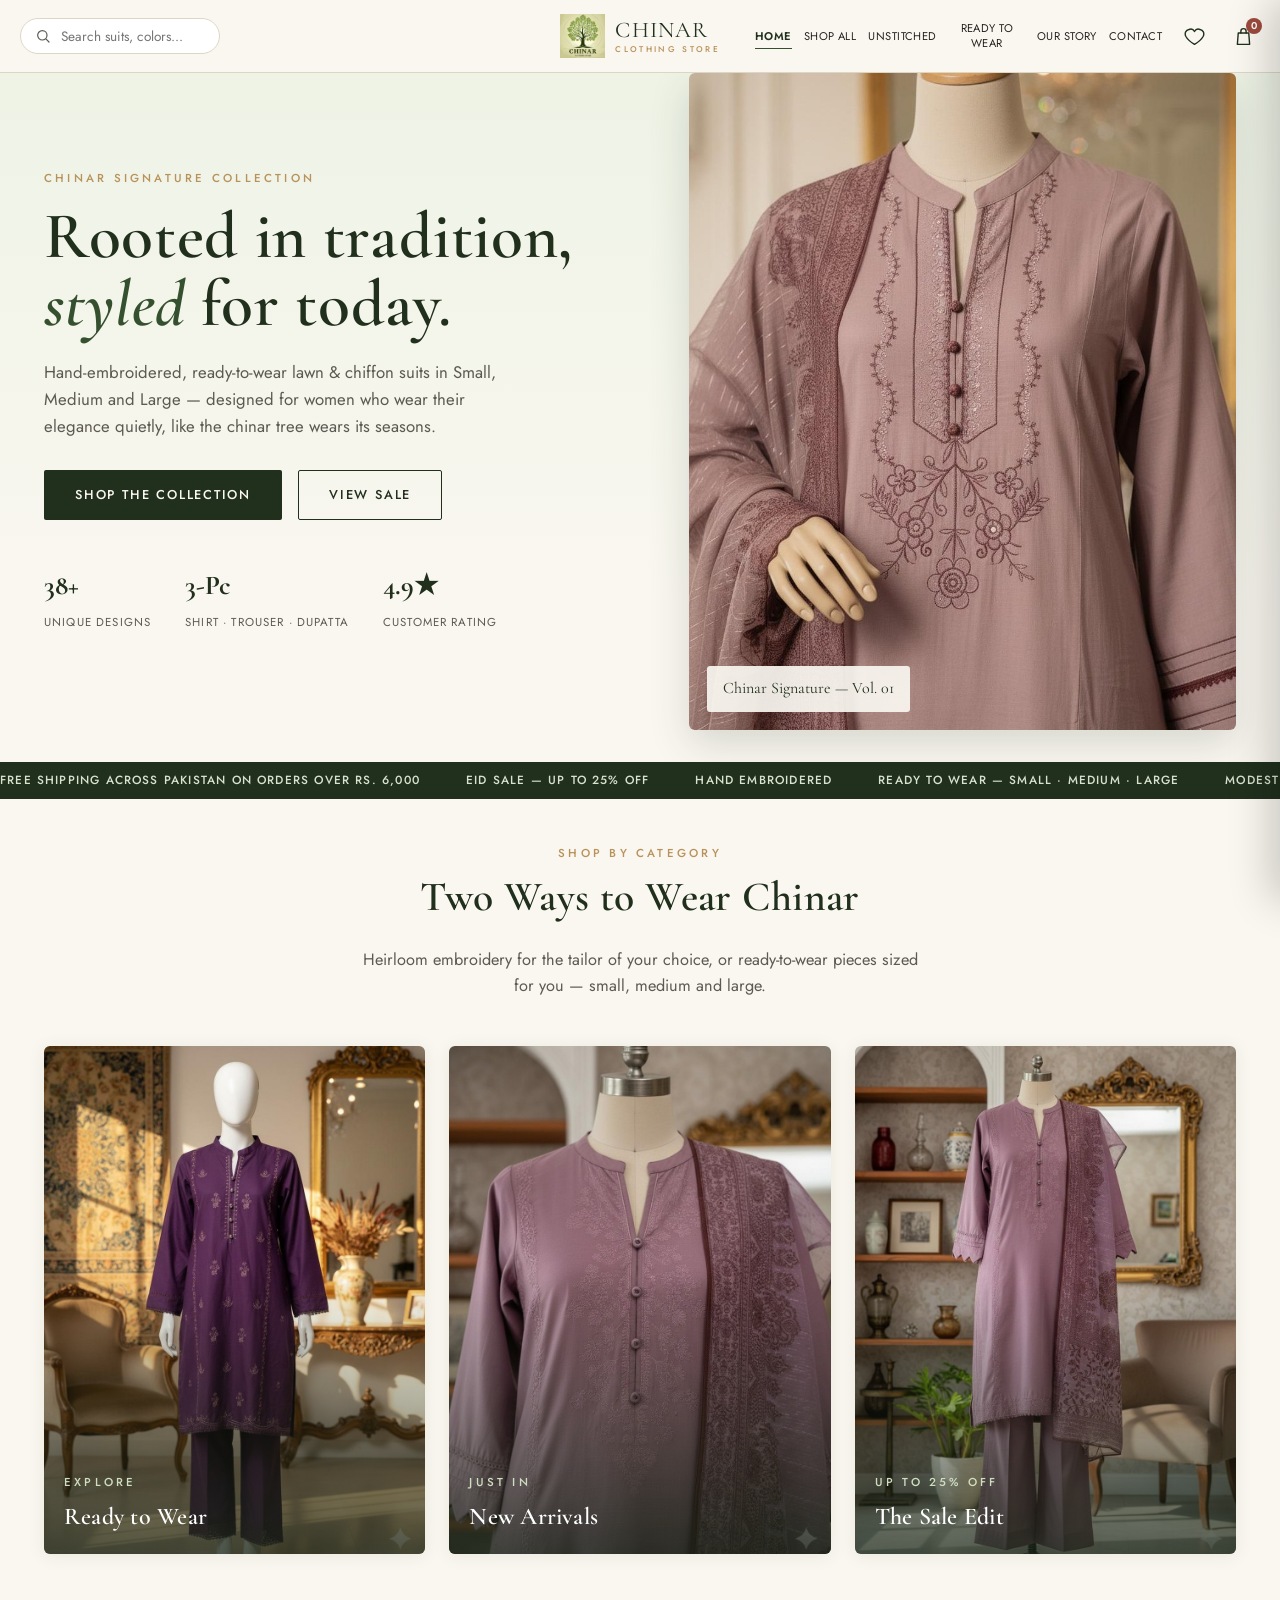
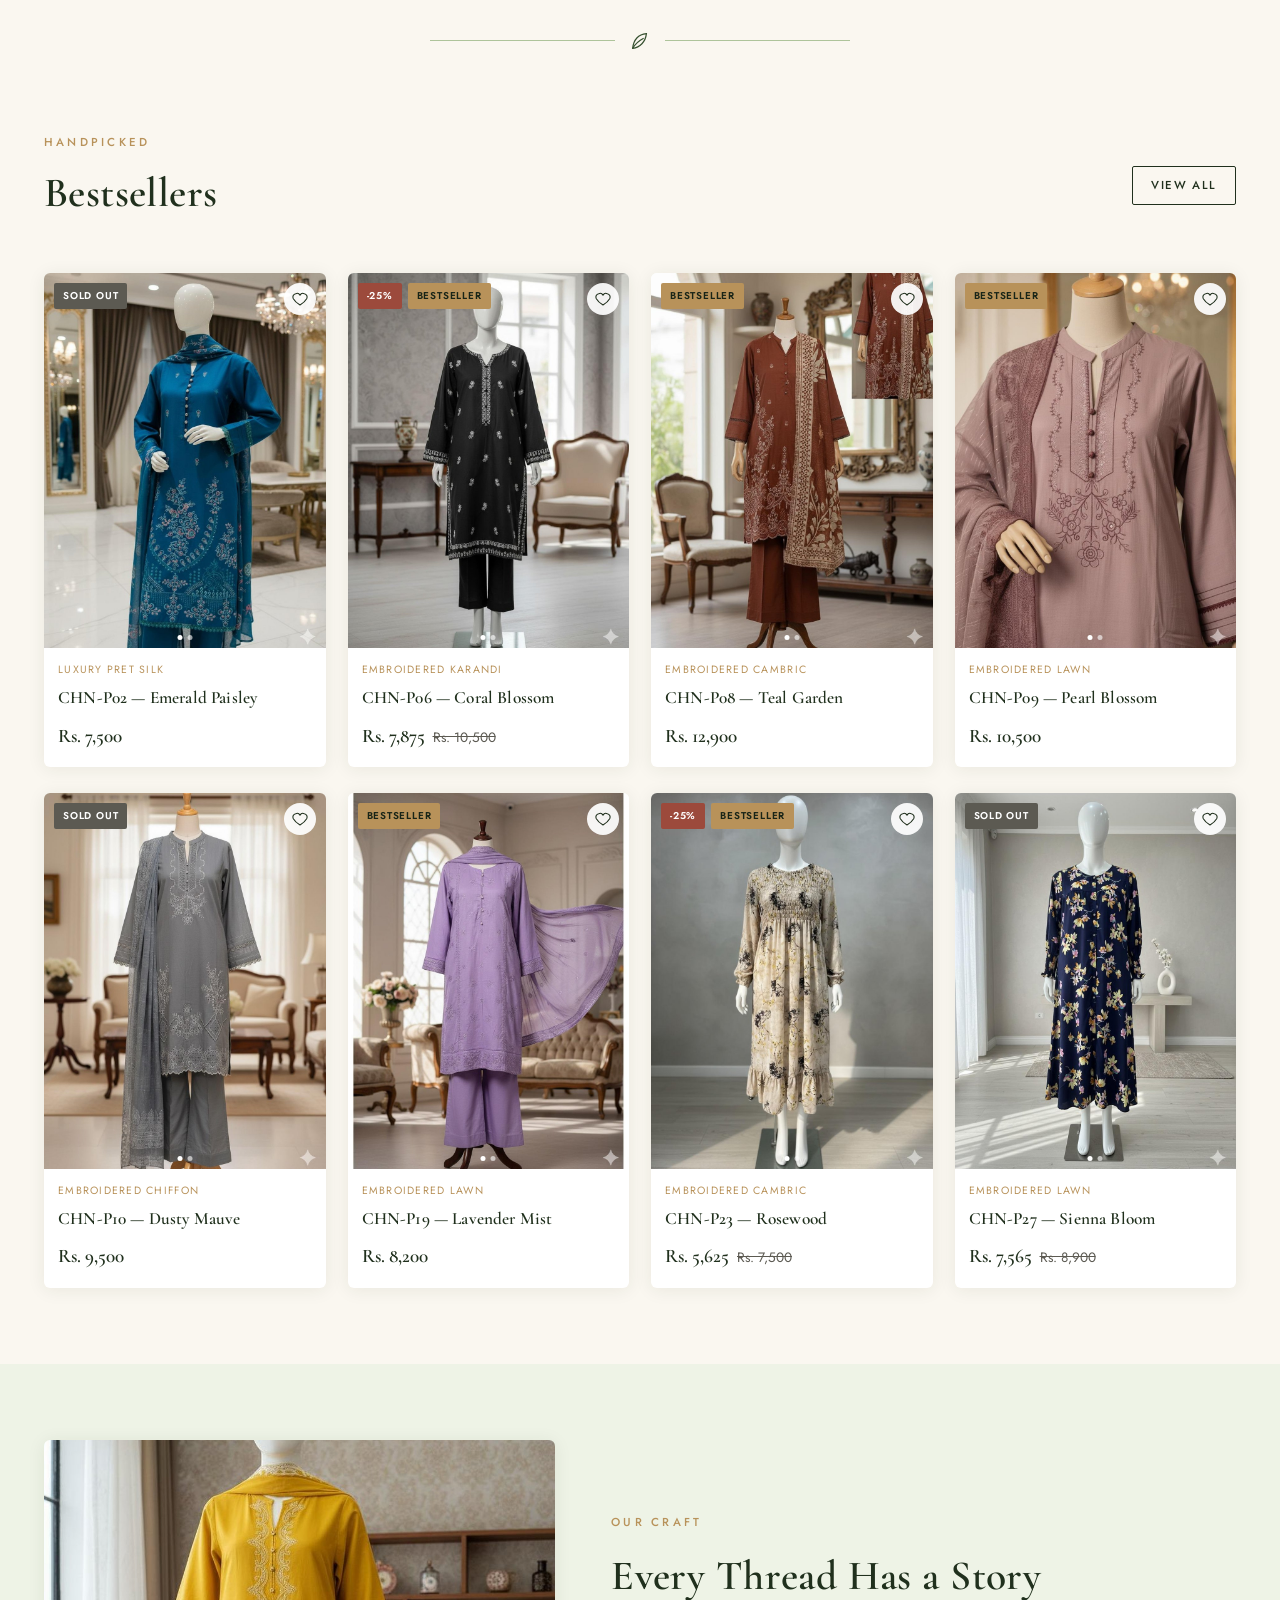
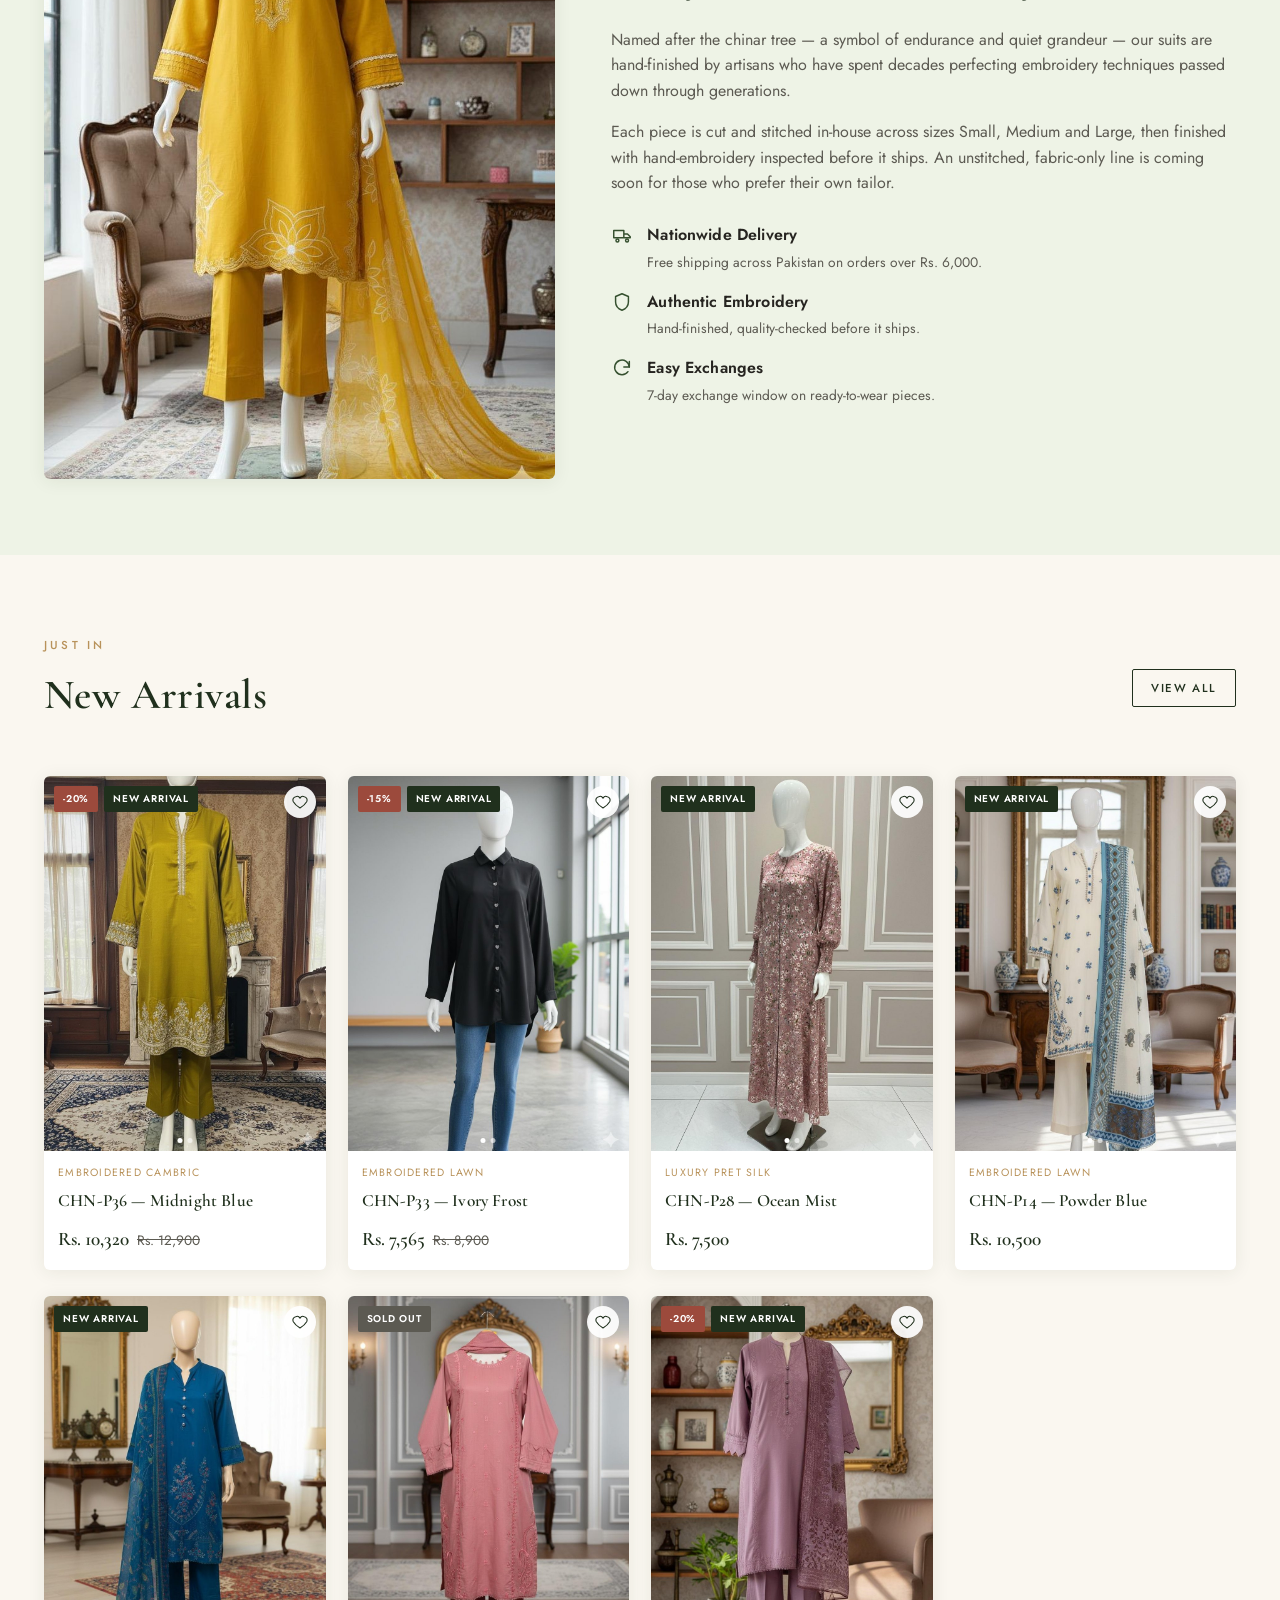
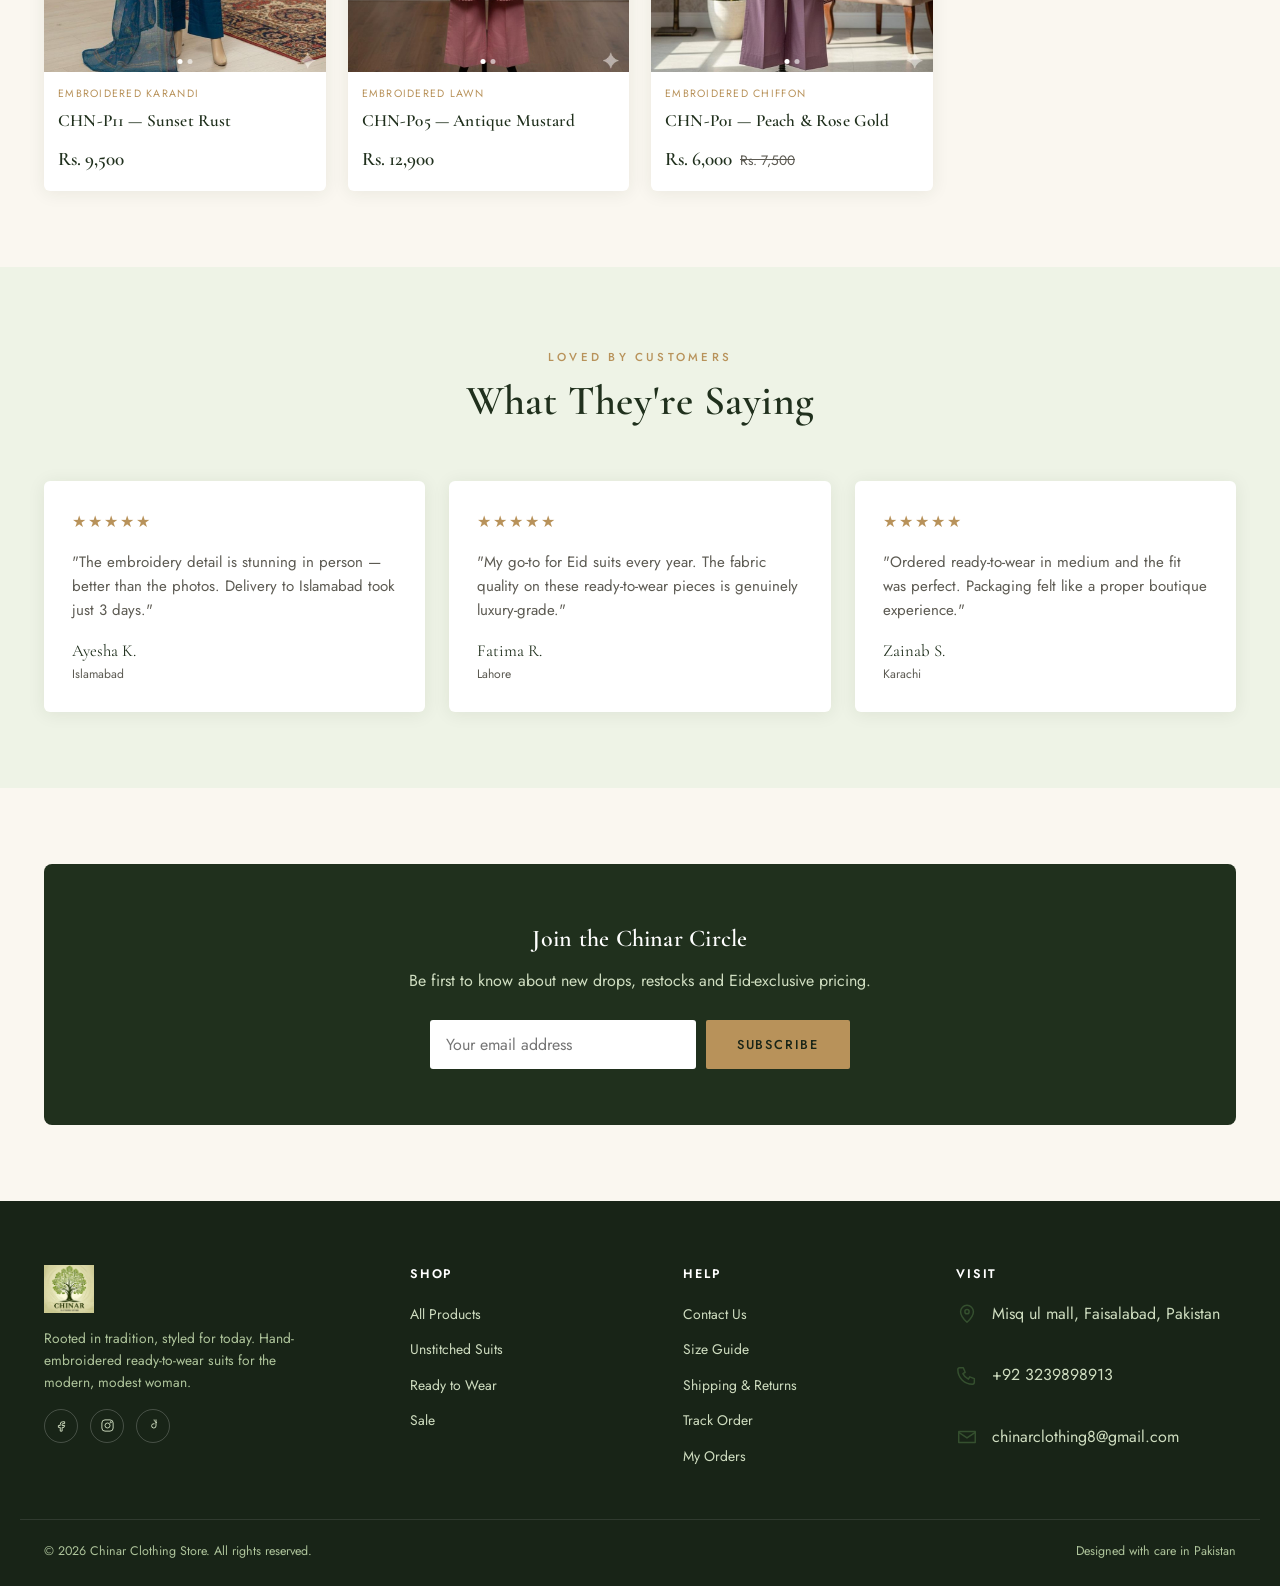
==== commit e3b8eef8: "Added social links" ====
--- a/index.html
+++ b/index.html
@@ -177,7 +177,7 @@
     const products = await loadProducts();
 
     // hero slider images
-    const heroImgs = [products[1], products[7], products[14], products[22]].filter(Boolean);
+    const heroImgs = [products[8], products[1], products[7], products[18]].filter(Boolean);
     document.getElementById('heroTrack').innerHTML = heroImgs.map(p => `<img src="${p.images[0]}" alt="${p.name}" />`).join('');
 
     // category tiles
